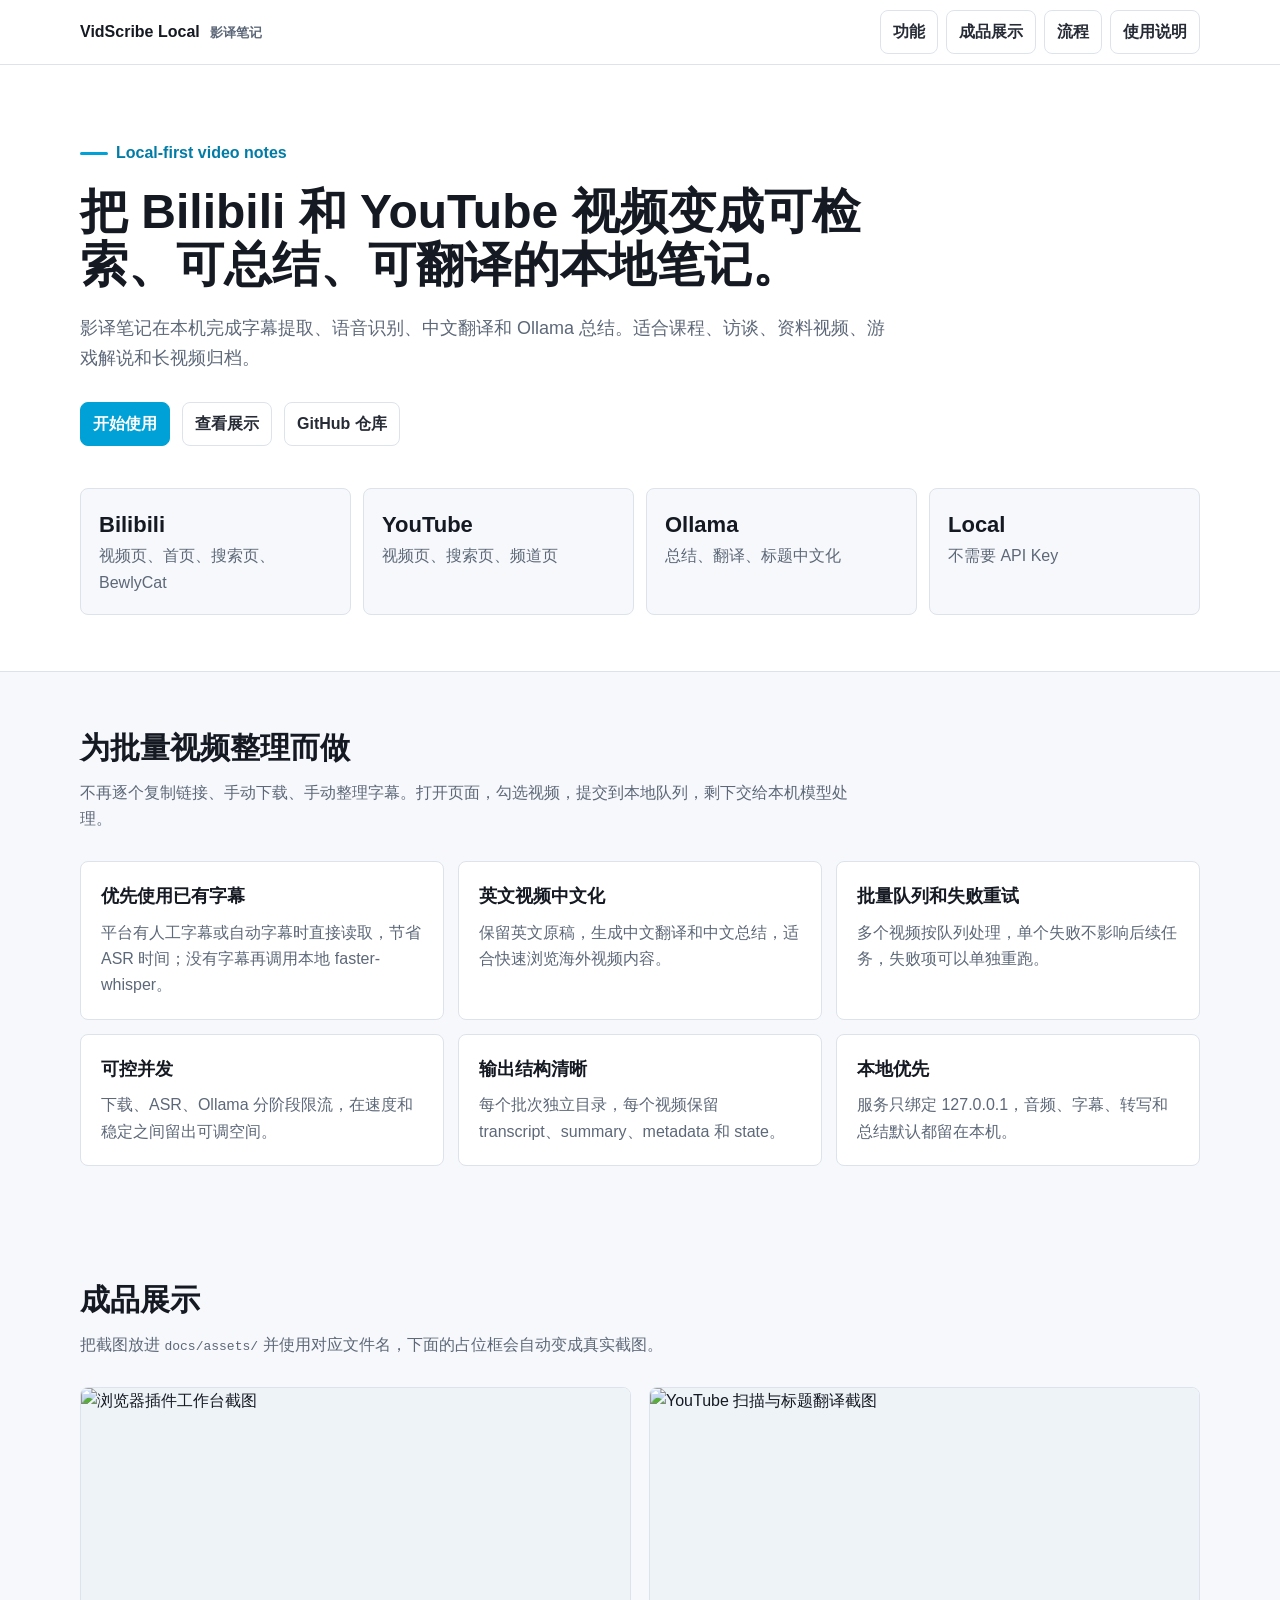
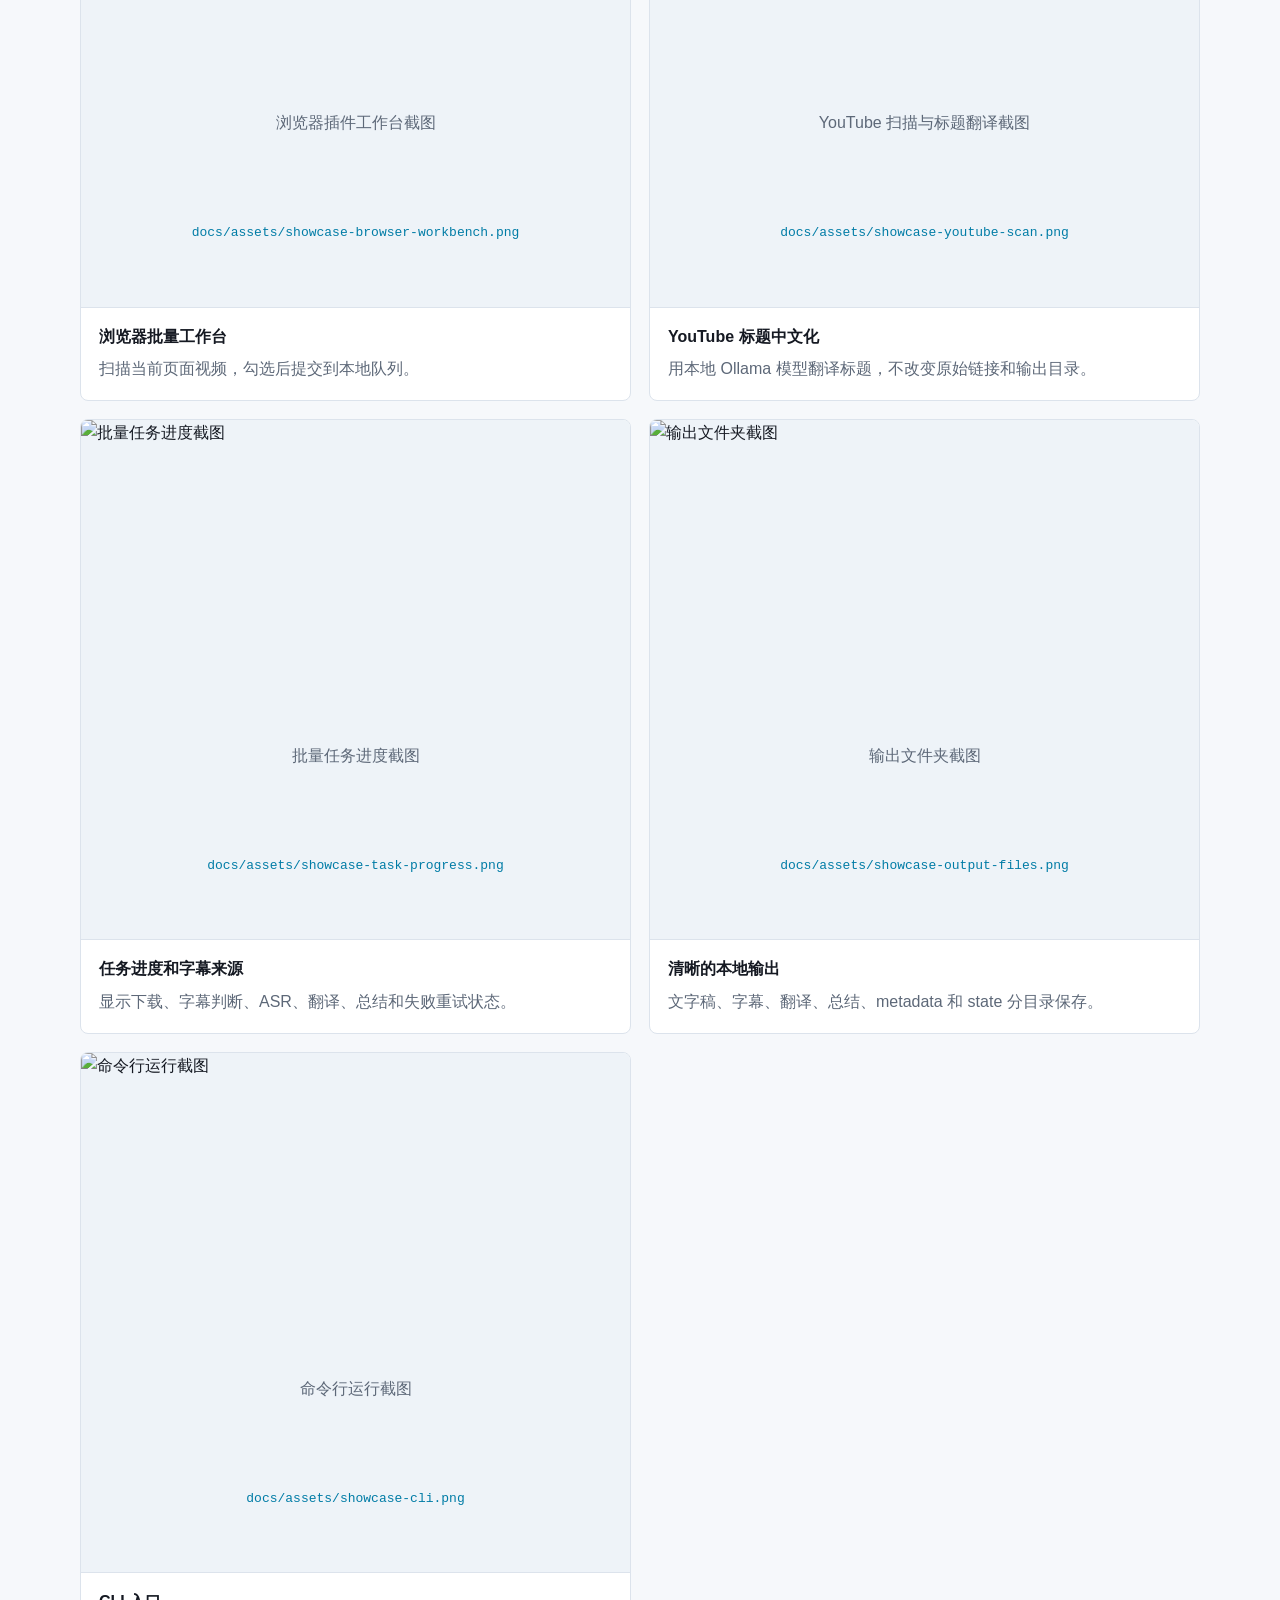
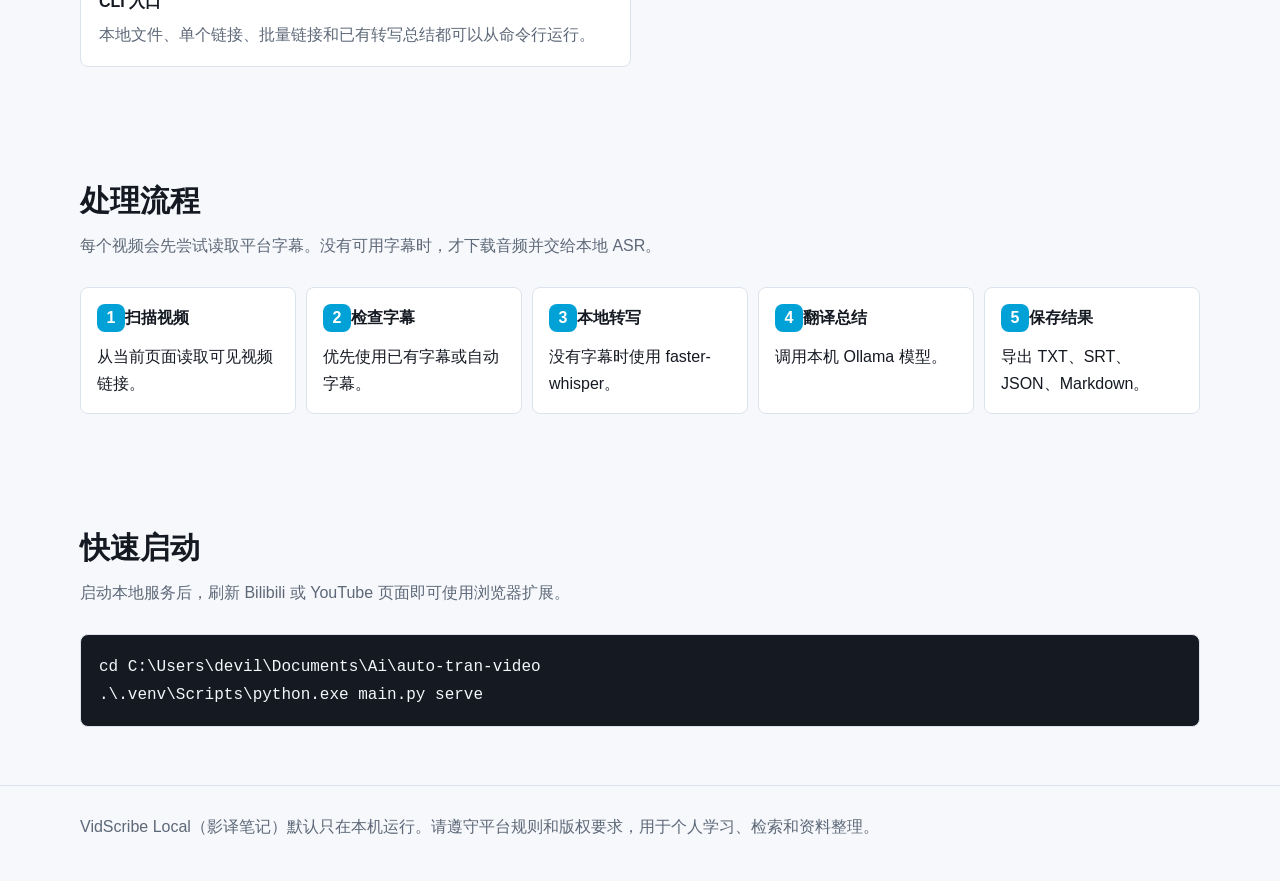
==== docs/index.html @ 67868d0a "Add project landing page" ====
<!doctype html>
<html lang="zh-CN">
  <head>
    <meta charset="utf-8">
    <meta name="viewport" content="width=device-width, initial-scale=1">
    <title>VidScribe Local（影译笔记）</title>
    <meta
      name="description"
      content="VidScribe Local（影译笔记）：本地运行的 Bilibili / YouTube 批量转写、字幕提取、翻译和 Ollama 总结助手。"
    >
    <style>
      :root {
        --bg: #f6f8fb;
        --panel: #ffffff;
        --text: #151922;
        --muted: #5d6878;
        --line: #dce3ec;
        --accent: #00a1d6;
        --accent-strong: #007ca6;
        --green: #1d9b6c;
        --yellow: #f3b51b;
        --ink: #262b35;
      }

      * {
        box-sizing: border-box;
      }

      html {
        scroll-behavior: smooth;
      }

      body {
        margin: 0;
        background: var(--bg);
        color: var(--text);
        font-family: "Microsoft YaHei", "PingFang SC", "Segoe UI", Arial, sans-serif;
        line-height: 1.65;
      }

      a {
        color: inherit;
        text-decoration: none;
      }

      .page {
        min-height: 100vh;
      }

      .nav {
        position: sticky;
        top: 0;
        z-index: 20;
        border-bottom: 1px solid var(--line);
        background: rgba(255, 255, 255, 0.96);
        backdrop-filter: blur(10px);
      }

      .nav-inner,
      .section-inner {
        width: min(1120px, calc(100% - 32px));
        margin: 0 auto;
      }

      .nav-inner {
        display: flex;
        align-items: center;
        justify-content: space-between;
        min-height: 64px;
        gap: 16px;
      }

      .brand {
        display: flex;
        align-items: baseline;
        gap: 10px;
        font-weight: 800;
      }

      .brand small {
        color: var(--muted);
        font-weight: 600;
      }

      .nav-links {
        display: flex;
        align-items: center;
        gap: 8px;
        flex-wrap: wrap;
      }

      .nav-links a,
      .button {
        border: 1px solid var(--line);
        border-radius: 8px;
        padding: 8px 12px;
        background: var(--panel);
        color: var(--ink);
        font-weight: 700;
      }

      .nav-links a:hover,
      .button:hover {
        border-color: var(--accent);
        color: var(--accent-strong);
      }

      .hero {
        background: var(--panel);
        border-bottom: 1px solid var(--line);
      }

      .hero .section-inner {
        padding: 72px 0 56px;
      }

      .eyebrow {
        display: inline-flex;
        align-items: center;
        gap: 8px;
        color: var(--accent-strong);
        font-weight: 800;
        margin-bottom: 18px;
      }

      .eyebrow::before {
        content: "";
        width: 28px;
        height: 3px;
        border-radius: 2px;
        background: var(--accent);
      }

      h1 {
        max-width: 820px;
        margin: 0;
        font-size: 48px;
        line-height: 1.12;
        letter-spacing: 0;
      }

      .lead {
        max-width: 820px;
        margin: 22px 0 0;
        color: var(--muted);
        font-size: 18px;
      }

      .actions {
        display: flex;
        gap: 12px;
        flex-wrap: wrap;
        margin-top: 28px;
      }

      .button.primary {
        border-color: var(--accent);
        background: var(--accent);
        color: #ffffff;
      }

      .stats {
        display: grid;
        grid-template-columns: repeat(4, minmax(0, 1fr));
        gap: 12px;
        margin-top: 42px;
      }

      .stat {
        border: 1px solid var(--line);
        border-radius: 8px;
        padding: 18px;
        background: var(--bg);
      }

      .stat strong {
        display: block;
        font-size: 22px;
      }

      .stat span {
        color: var(--muted);
      }

      section {
        padding: 58px 0;
      }

      h2 {
        margin: 0 0 14px;
        font-size: 30px;
        line-height: 1.2;
        letter-spacing: 0;
      }

      .section-note {
        max-width: 780px;
        margin: 0 0 28px;
        color: var(--muted);
      }

      .feature-grid {
        display: grid;
        grid-template-columns: repeat(3, minmax(0, 1fr));
        gap: 14px;
      }

      .feature {
        border: 1px solid var(--line);
        border-radius: 8px;
        background: var(--panel);
        padding: 20px;
      }

      .feature b {
        display: block;
        margin-bottom: 8px;
        font-size: 18px;
      }

      .feature p {
        margin: 0;
        color: var(--muted);
      }

      .showcase-grid {
        display: grid;
        grid-template-columns: repeat(2, minmax(0, 1fr));
        gap: 18px;
      }

      .showcase-card {
        margin: 0;
        border: 1px solid var(--line);
        border-radius: 8px;
        background: var(--panel);
        overflow: hidden;
      }

      .shot {
        position: relative;
        min-height: 260px;
        background: #eef3f8;
      }

      .shot img {
        display: block;
        width: 100%;
        height: 100%;
        min-height: 260px;
        object-fit: cover;
      }

      .shot-placeholder {
        display: grid;
        place-items: center;
        min-height: 260px;
        padding: 24px;
        color: var(--muted);
        text-align: center;
        border-bottom: 1px solid var(--line);
      }

      .shot-placeholder code {
        display: block;
        margin-top: 8px;
        color: var(--accent-strong);
        word-break: break-all;
      }

      figcaption {
        padding: 16px 18px 18px;
      }

      figcaption b {
        display: block;
        margin-bottom: 6px;
      }

      figcaption span {
        color: var(--muted);
      }

      .workflow {
        display: grid;
        grid-template-columns: repeat(5, minmax(0, 1fr));
        gap: 10px;
      }

      .step {
        border: 1px solid var(--line);
        border-radius: 8px;
        background: var(--panel);
        padding: 16px;
      }

      .step em {
        display: inline-block;
        min-width: 28px;
        height: 28px;
        line-height: 28px;
        border-radius: 8px;
        background: var(--accent);
        color: #ffffff;
        text-align: center;
        font-style: normal;
        font-weight: 800;
        margin-bottom: 12px;
      }

      .code-panel {
        border: 1px solid var(--line);
        border-radius: 8px;
        background: #151922;
        color: #f3f7fb;
        padding: 18px;
        overflow-x: auto;
      }

      .code-panel code {
        white-space: pre;
        font-family: Consolas, "SFMono-Regular", Menlo, monospace;
      }

      .footer {
        padding: 28px 0 42px;
        border-top: 1px solid var(--line);
        color: var(--muted);
      }

      @media (max-width: 860px) {
        h1 {
          font-size: 36px;
        }

        .stats,
        .feature-grid,
        .showcase-grid,
        .workflow {
          grid-template-columns: 1fr;
        }

        .nav-inner {
          align-items: flex-start;
          flex-direction: column;
          padding: 12px 0;
        }
      }
    </style>
  </head>
  <body>
    <main class="page">
      <nav class="nav">
        <div class="nav-inner">
          <a class="brand" href="#top">
            <span>VidScribe Local</span>
            <small>影译笔记</small>
          </a>
          <div class="nav-links">
            <a href="#features">功能</a>
            <a href="#showcase">成品展示</a>
            <a href="#workflow">流程</a>
            <a href="./USAGE.md">使用说明</a>
          </div>
        </div>
      </nav>

      <header class="hero" id="top">
        <div class="section-inner">
          <div class="eyebrow">Local-first video notes</div>
          <h1>把 Bilibili 和 YouTube 视频变成可检索、可总结、可翻译的本地笔记。</h1>
          <p class="lead">
            影译笔记在本机完成字幕提取、语音识别、中文翻译和 Ollama 总结。适合课程、访谈、资料视频、游戏解说和长视频归档。
          </p>
          <div class="actions">
            <a class="button primary" href="./USAGE.md">开始使用</a>
            <a class="button" href="#showcase">查看展示</a>
            <a class="button" href="https://github.com/dexfas/dexfas-vault">GitHub 仓库</a>
          </div>
          <div class="stats" aria-label="项目能力">
            <div class="stat"><strong>Bilibili</strong><span>视频页、首页、搜索页、BewlyCat</span></div>
            <div class="stat"><strong>YouTube</strong><span>视频页、搜索页、频道页</span></div>
            <div class="stat"><strong>Ollama</strong><span>总结、翻译、标题中文化</span></div>
            <div class="stat"><strong>Local</strong><span>不需要 API Key</span></div>
          </div>
        </div>
      </header>

      <section id="features">
        <div class="section-inner">
          <h2>为批量视频整理而做</h2>
          <p class="section-note">
            不再逐个复制链接、手动下载、手动整理字幕。打开页面，勾选视频，提交到本地队列，剩下交给本机模型处理。
          </p>
          <div class="feature-grid">
            <div class="feature">
              <b>优先使用已有字幕</b>
              <p>平台有人工字幕或自动字幕时直接读取，节省 ASR 时间；没有字幕再调用本地 faster-whisper。</p>
            </div>
            <div class="feature">
              <b>英文视频中文化</b>
              <p>保留英文原稿，生成中文翻译和中文总结，适合快速浏览海外视频内容。</p>
            </div>
            <div class="feature">
              <b>批量队列和失败重试</b>
              <p>多个视频按队列处理，单个失败不影响后续任务，失败项可以单独重跑。</p>
            </div>
            <div class="feature">
              <b>可控并发</b>
              <p>下载、ASR、Ollama 分阶段限流，在速度和稳定之间留出可调空间。</p>
            </div>
            <div class="feature">
              <b>输出结构清晰</b>
              <p>每个批次独立目录，每个视频保留 transcript、summary、metadata 和 state。</p>
            </div>
            <div class="feature">
              <b>本地优先</b>
              <p>服务只绑定 127.0.0.1，音频、字幕、转写和总结默认都留在本机。</p>
            </div>
          </div>
        </div>
      </section>

      <section id="showcase">
        <div class="section-inner">
          <h2>成品展示</h2>
          <p class="section-note">
            把截图放进 <code>docs/assets/</code> 并使用对应文件名，下面的占位框会自动变成真实截图。
          </p>
          <div class="showcase-grid">
            <figure class="showcase-card">
              <div class="shot">
                <img src="./assets/showcase-browser-workbench.png" alt="浏览器插件工作台截图" onerror="this.hidden=true; this.nextElementSibling.hidden=false">
                <div class="shot-placeholder" hidden>
                  浏览器插件工作台截图
                  <code>docs/assets/showcase-browser-workbench.png</code>
                </div>
              </div>
              <figcaption>
                <b>浏览器批量工作台</b>
                <span>扫描当前页面视频，勾选后提交到本地队列。</span>
              </figcaption>
            </figure>

            <figure class="showcase-card">
              <div class="shot">
                <img src="./assets/showcase-youtube-scan.png" alt="YouTube 扫描与标题翻译截图" onerror="this.hidden=true; this.nextElementSibling.hidden=false">
                <div class="shot-placeholder" hidden>
                  YouTube 扫描与标题翻译截图
                  <code>docs/assets/showcase-youtube-scan.png</code>
                </div>
              </div>
              <figcaption>
                <b>YouTube 标题中文化</b>
                <span>用本地 Ollama 模型翻译标题，不改变原始链接和输出目录。</span>
              </figcaption>
            </figure>

            <figure class="showcase-card">
              <div class="shot">
                <img src="./assets/showcase-task-progress.png" alt="批量任务进度截图" onerror="this.hidden=true; this.nextElementSibling.hidden=false">
                <div class="shot-placeholder" hidden>
                  批量任务进度截图
                  <code>docs/assets/showcase-task-progress.png</code>
                </div>
              </div>
              <figcaption>
                <b>任务进度和字幕来源</b>
                <span>显示下载、字幕判断、ASR、翻译、总结和失败重试状态。</span>
              </figcaption>
            </figure>

            <figure class="showcase-card">
              <div class="shot">
                <img src="./assets/showcase-output-files.png" alt="输出文件夹截图" onerror="this.hidden=true; this.nextElementSibling.hidden=false">
                <div class="shot-placeholder" hidden>
                  输出文件夹截图
                  <code>docs/assets/showcase-output-files.png</code>
                </div>
              </div>
              <figcaption>
                <b>清晰的本地输出</b>
                <span>文字稿、字幕、翻译、总结、metadata 和 state 分目录保存。</span>
              </figcaption>
            </figure>

            <figure class="showcase-card">
              <div class="shot">
                <img src="./assets/showcase-cli.png" alt="命令行运行截图" onerror="this.hidden=true; this.nextElementSibling.hidden=false">
                <div class="shot-placeholder" hidden>
                  命令行运行截图
                  <code>docs/assets/showcase-cli.png</code>
                </div>
              </div>
              <figcaption>
                <b>CLI 入口</b>
                <span>本地文件、单个链接、批量链接和已有转写总结都可以从命令行运行。</span>
              </figcaption>
            </figure>
          </div>
        </div>
      </section>

      <section id="workflow">
        <div class="section-inner">
          <h2>处理流程</h2>
          <p class="section-note">
            每个视频会先尝试读取平台字幕。没有可用字幕时，才下载音频并交给本地 ASR。
          </p>
          <div class="workflow">
            <div class="step"><em>1</em><b>扫描视频</b><br>从当前页面读取可见视频链接。</div>
            <div class="step"><em>2</em><b>检查字幕</b><br>优先使用已有字幕或自动字幕。</div>
            <div class="step"><em>3</em><b>本地转写</b><br>没有字幕时使用 faster-whisper。</div>
            <div class="step"><em>4</em><b>翻译总结</b><br>调用本机 Ollama 模型。</div>
            <div class="step"><em>5</em><b>保存结果</b><br>导出 TXT、SRT、JSON、Markdown。</div>
          </div>
        </div>
      </section>

      <section id="start">
        <div class="section-inner">
          <h2>快速启动</h2>
          <p class="section-note">启动本地服务后，刷新 Bilibili 或 YouTube 页面即可使用浏览器扩展。</p>
          <div class="code-panel">
            <code>cd C:\Users\devil\Documents\Ai\auto-tran-video
.\.venv\Scripts\python.exe main.py serve</code>
          </div>
        </div>
      </section>

      <footer class="footer">
        <div class="section-inner">
          VidScribe Local（影译笔记）默认只在本机运行。请遵守平台规则和版权要求，用于个人学习、检索和资料整理。
        </div>
      </footer>
    </main>
  </body>
</html>
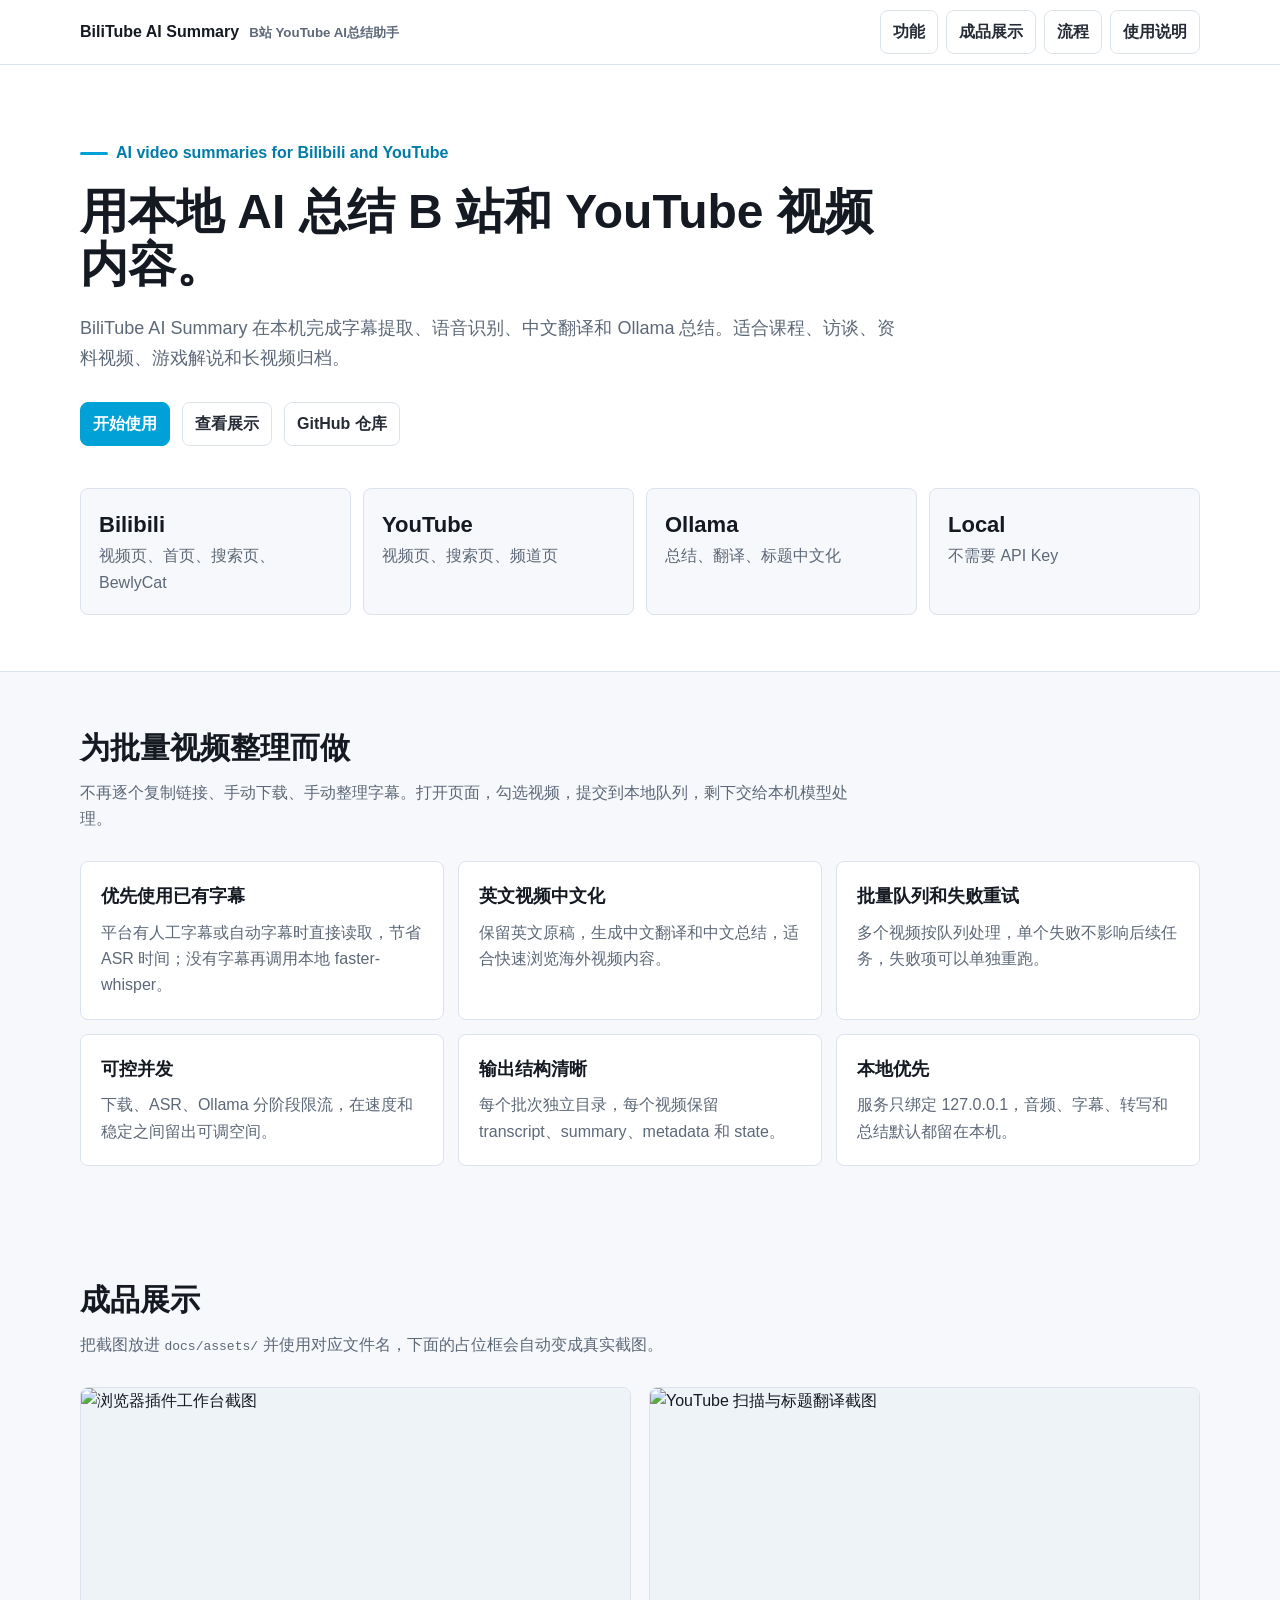
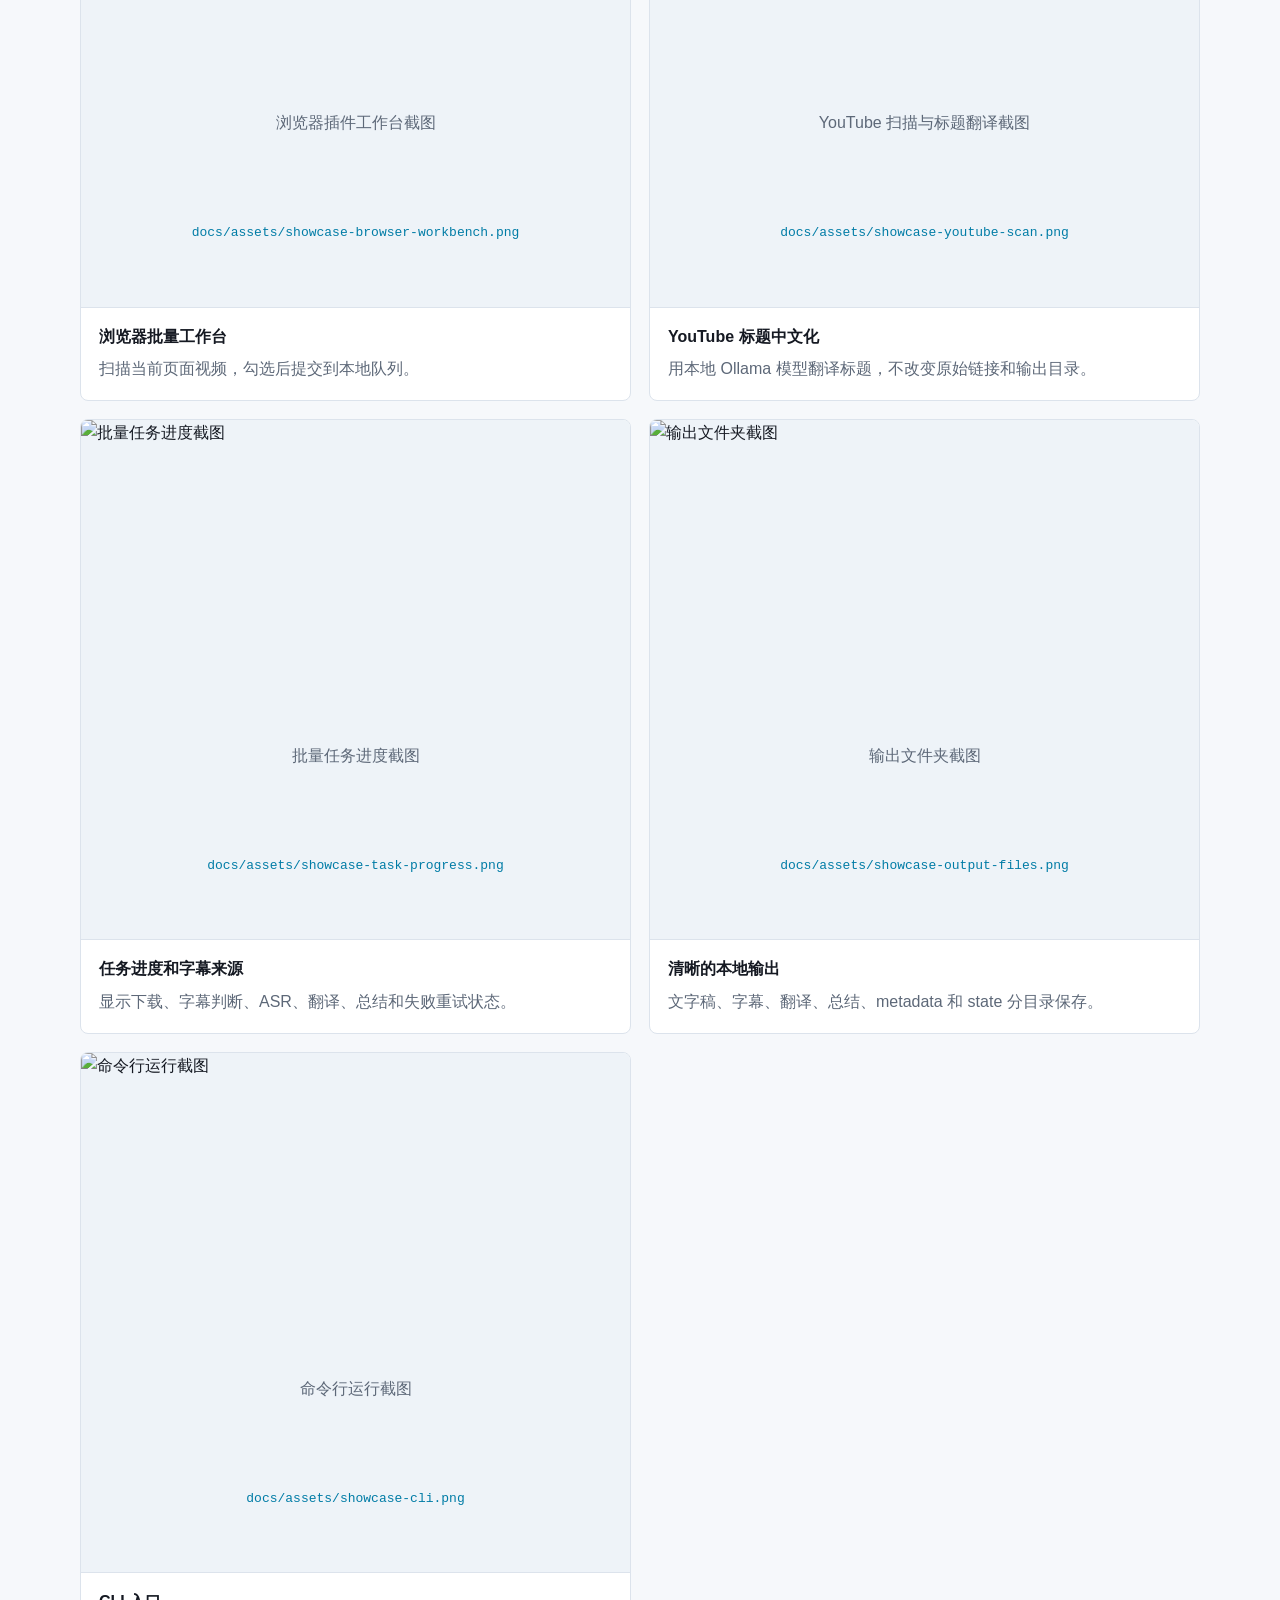
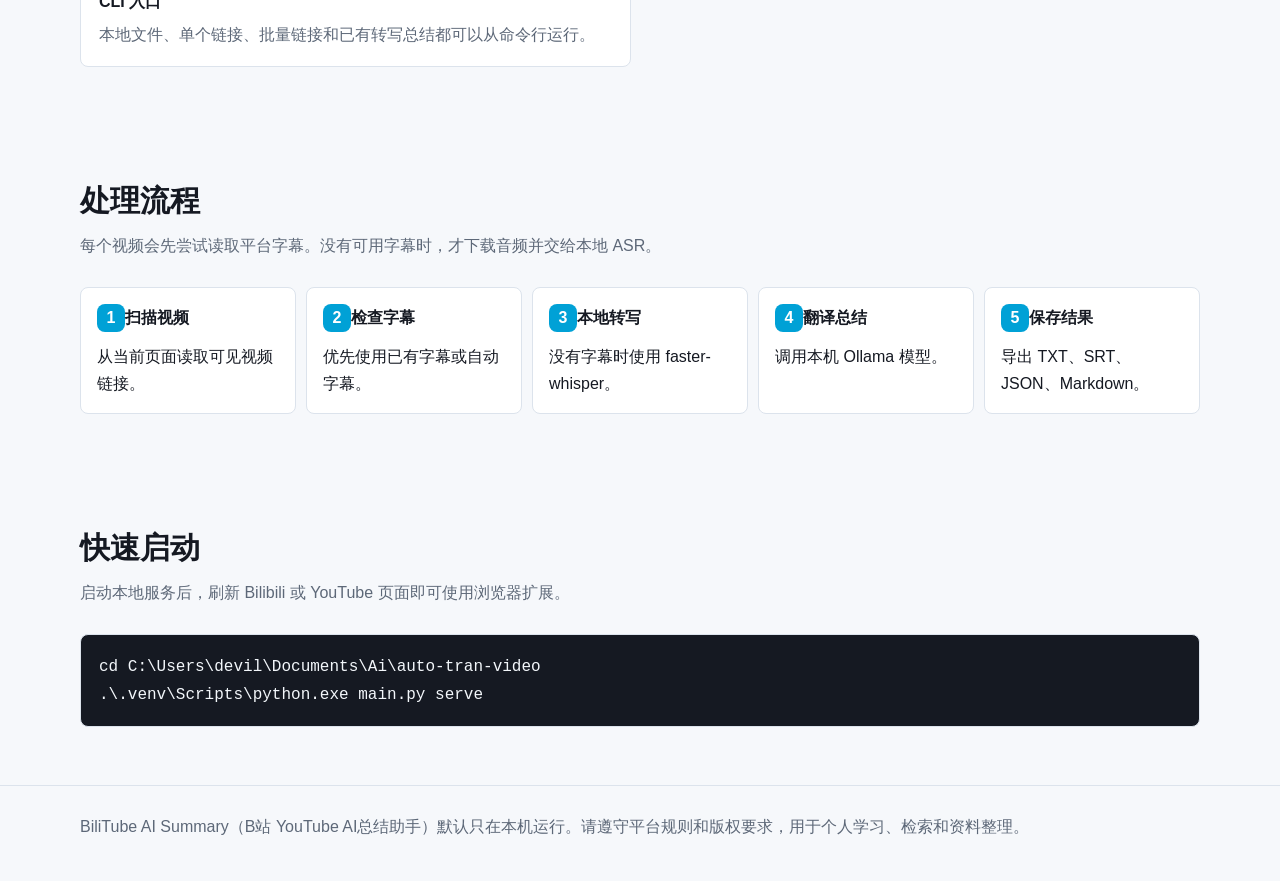
==== commit 04d918b3: "Rename project for AI video summaries" ====
--- a/docs/index.html
+++ b/docs/index.html
@@ -3,10 +3,10 @@
   <head>
     <meta charset="utf-8">
     <meta name="viewport" content="width=device-width, initial-scale=1">
-    <title>VidScribe Local（影译笔记）</title>
+    <title>BiliTube AI Summary（B站 YouTube AI总结助手）</title>
     <meta
       name="description"
-      content="VidScribe Local（影译笔记）：本地运行的 Bilibili / YouTube 批量转写、字幕提取、翻译和 Ollama 总结助手。"
+      content="BiliTube AI Summary（B站 YouTube AI总结助手）：本地运行的 Bilibili / YouTube 视频 AI 总结、字幕提取、批量转写和翻译助手。"
     >
     <style>
       :root {
@@ -353,8 +353,8 @@
       <nav class="nav">
         <div class="nav-inner">
           <a class="brand" href="#top">
-            <span>VidScribe Local</span>
-            <small>影译笔记</small>
+            <span>BiliTube AI Summary</span>
+            <small>B站 YouTube AI总结助手</small>
           </a>
           <div class="nav-links">
             <a href="#features">功能</a>
@@ -367,10 +367,10 @@
 
       <header class="hero" id="top">
         <div class="section-inner">
-          <div class="eyebrow">Local-first video notes</div>
-          <h1>把 Bilibili 和 YouTube 视频变成可检索、可总结、可翻译的本地笔记。</h1>
+          <div class="eyebrow">AI video summaries for Bilibili and YouTube</div>
+          <h1>用本地 AI 总结 B 站和 YouTube 视频内容。</h1>
           <p class="lead">
-            影译笔记在本机完成字幕提取、语音识别、中文翻译和 Ollama 总结。适合课程、访谈、资料视频、游戏解说和长视频归档。
+            BiliTube AI Summary 在本机完成字幕提取、语音识别、中文翻译和 Ollama 总结。适合课程、访谈、资料视频、游戏解说和长视频归档。
           </p>
           <div class="actions">
             <a class="button primary" href="./USAGE.md">开始使用</a>
@@ -530,7 +530,7 @@
 
       <footer class="footer">
         <div class="section-inner">
-          VidScribe Local（影译笔记）默认只在本机运行。请遵守平台规则和版权要求，用于个人学习、检索和资料整理。
+          BiliTube AI Summary（B站 YouTube AI总结助手）默认只在本机运行。请遵守平台规则和版权要求，用于个人学习、检索和资料整理。
         </div>
       </footer>
     </main>
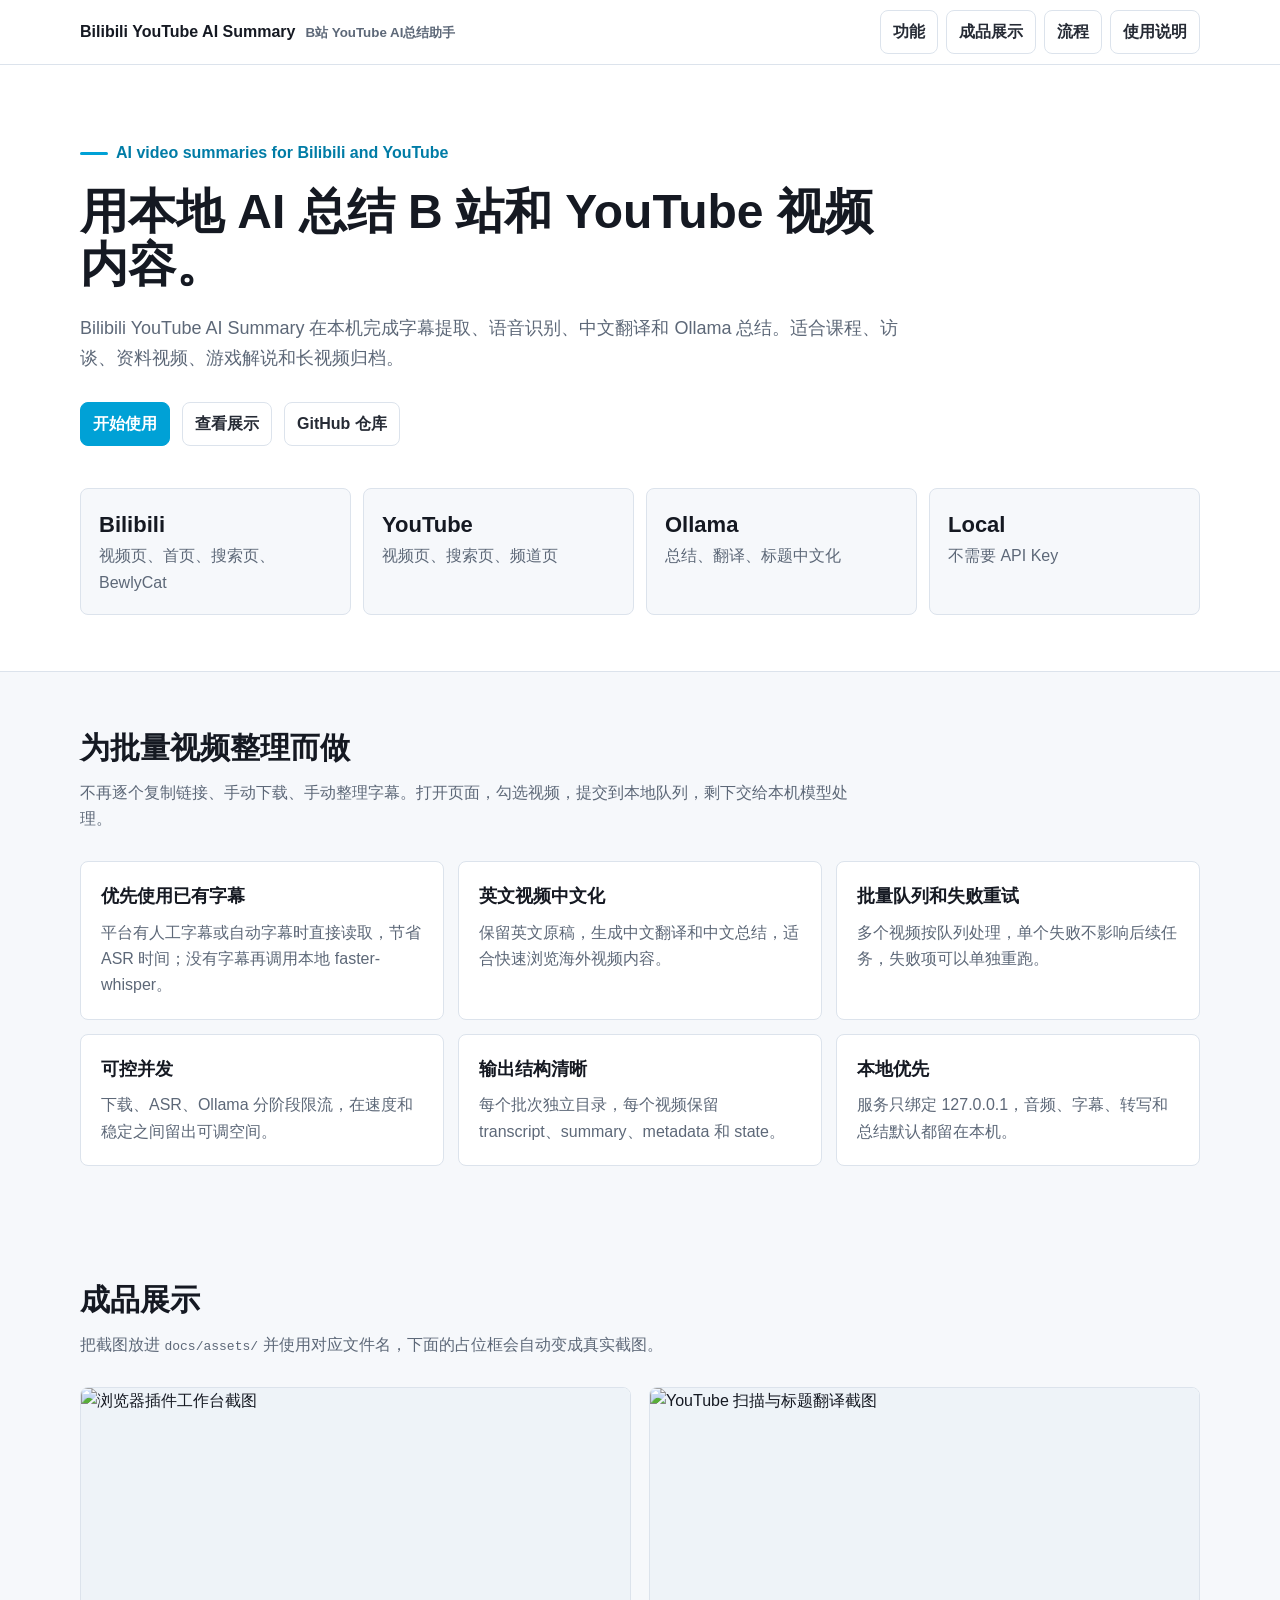
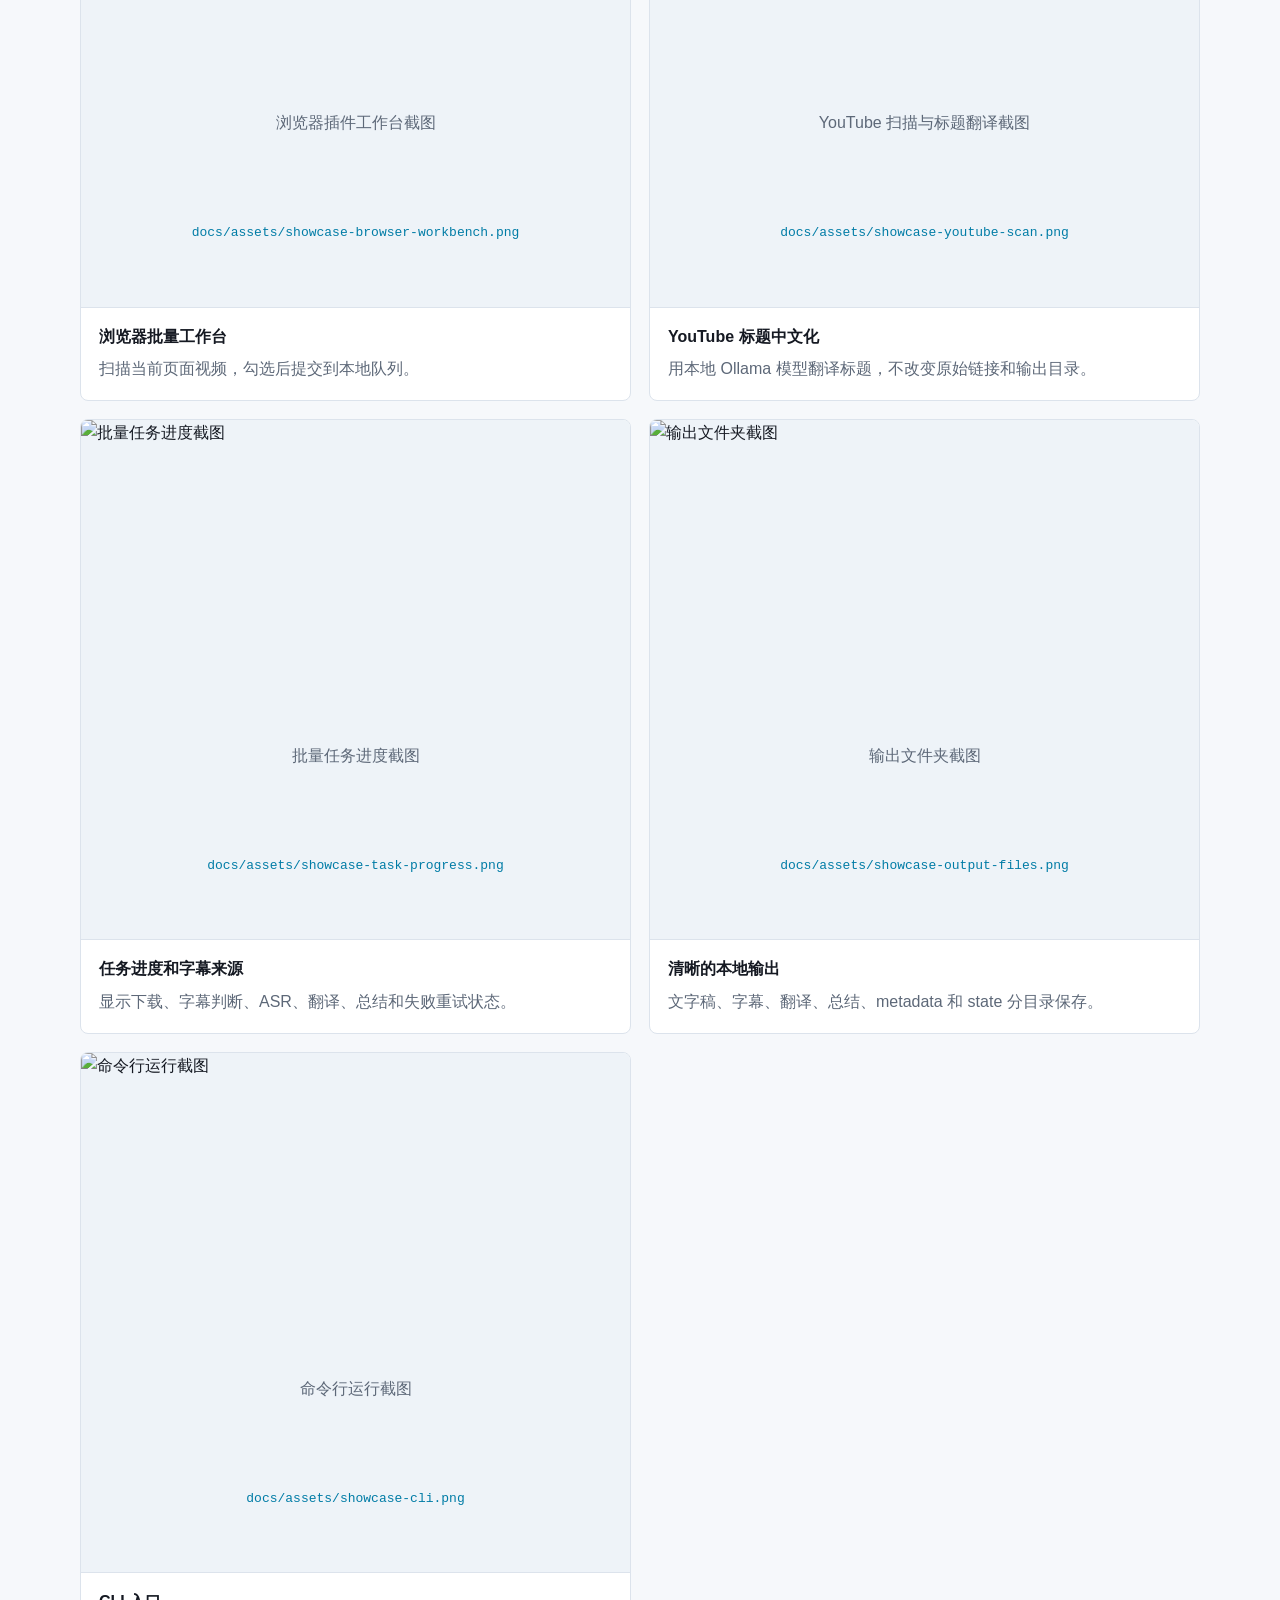
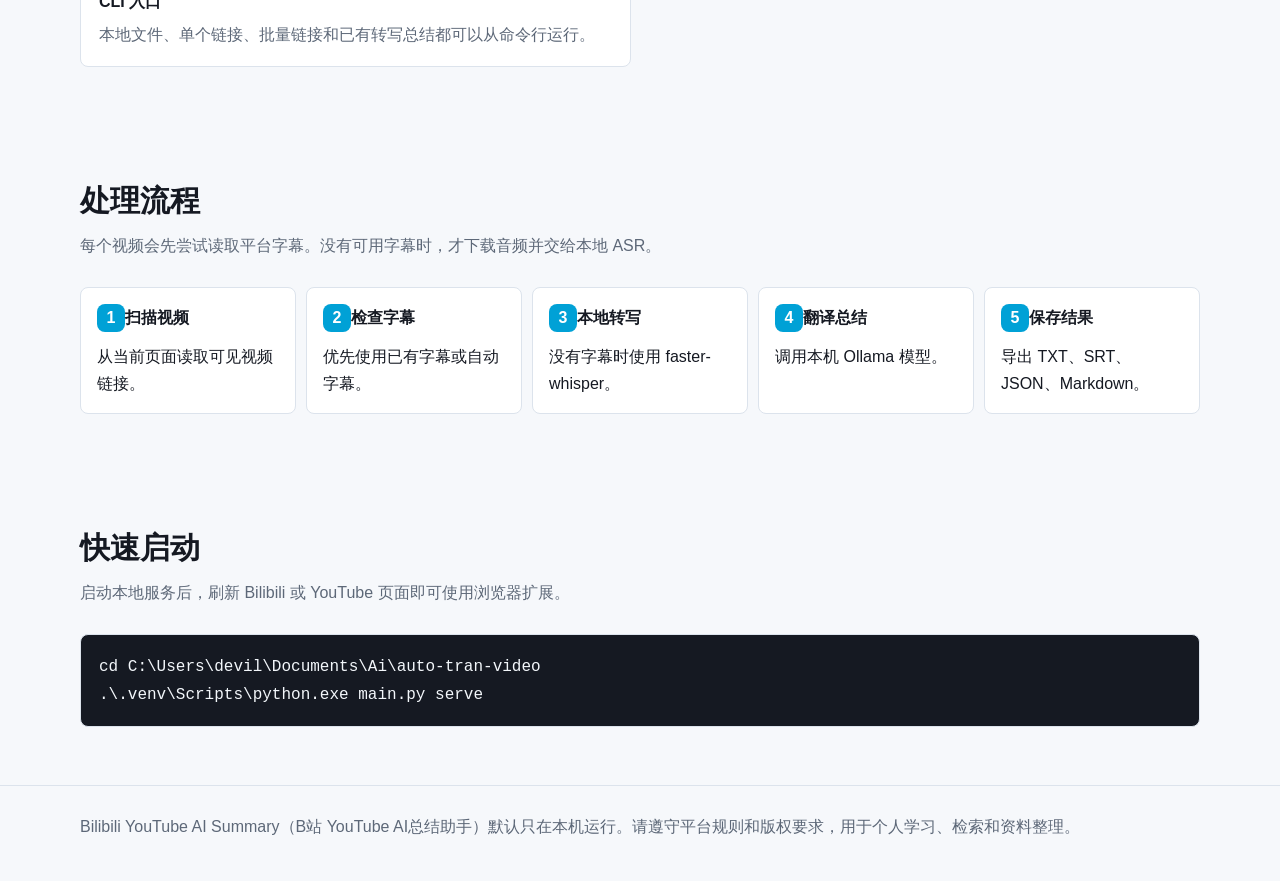
==== commit 540b2061: "Use searchable Bilibili YouTube AI Summary name" ====
--- a/docs/index.html
+++ b/docs/index.html
@@ -3,10 +3,10 @@
   <head>
     <meta charset="utf-8">
     <meta name="viewport" content="width=device-width, initial-scale=1">
-    <title>BiliTube AI Summary（B站 YouTube AI总结助手）</title>
+    <title>Bilibili YouTube AI Summary（B站 YouTube AI总结助手）</title>
     <meta
       name="description"
-      content="BiliTube AI Summary（B站 YouTube AI总结助手）：本地运行的 Bilibili / YouTube 视频 AI 总结、字幕提取、批量转写和翻译助手。"
+      content="Bilibili YouTube AI Summary（B站 YouTube AI总结助手）：本地运行的 Bilibili / YouTube 视频 AI 总结、字幕提取、批量转写和翻译助手。"
     >
     <style>
       :root {
@@ -353,7 +353,7 @@
       <nav class="nav">
         <div class="nav-inner">
           <a class="brand" href="#top">
-            <span>BiliTube AI Summary</span>
+            <span>Bilibili YouTube AI Summary</span>
             <small>B站 YouTube AI总结助手</small>
           </a>
           <div class="nav-links">
@@ -370,12 +370,12 @@
           <div class="eyebrow">AI video summaries for Bilibili and YouTube</div>
           <h1>用本地 AI 总结 B 站和 YouTube 视频内容。</h1>
           <p class="lead">
-            BiliTube AI Summary 在本机完成字幕提取、语音识别、中文翻译和 Ollama 总结。适合课程、访谈、资料视频、游戏解说和长视频归档。
+            Bilibili YouTube AI Summary 在本机完成字幕提取、语音识别、中文翻译和 Ollama 总结。适合课程、访谈、资料视频、游戏解说和长视频归档。
           </p>
           <div class="actions">
             <a class="button primary" href="./USAGE.md">开始使用</a>
             <a class="button" href="#showcase">查看展示</a>
-            <a class="button" href="https://github.com/dexfas/dexfas-vault">GitHub 仓库</a>
+            <a class="button" href="https://github.com/dexfas/bilibili-youtube-ai-summary">GitHub 仓库</a>
           </div>
           <div class="stats" aria-label="项目能力">
             <div class="stat"><strong>Bilibili</strong><span>视频页、首页、搜索页、BewlyCat</span></div>
@@ -530,7 +530,7 @@
 
       <footer class="footer">
         <div class="section-inner">
-          BiliTube AI Summary（B站 YouTube AI总结助手）默认只在本机运行。请遵守平台规则和版权要求，用于个人学习、检索和资料整理。
+          Bilibili YouTube AI Summary（B站 YouTube AI总结助手）默认只在本机运行。请遵守平台规则和版权要求，用于个人学习、检索和资料整理。
         </div>
       </footer>
     </main>
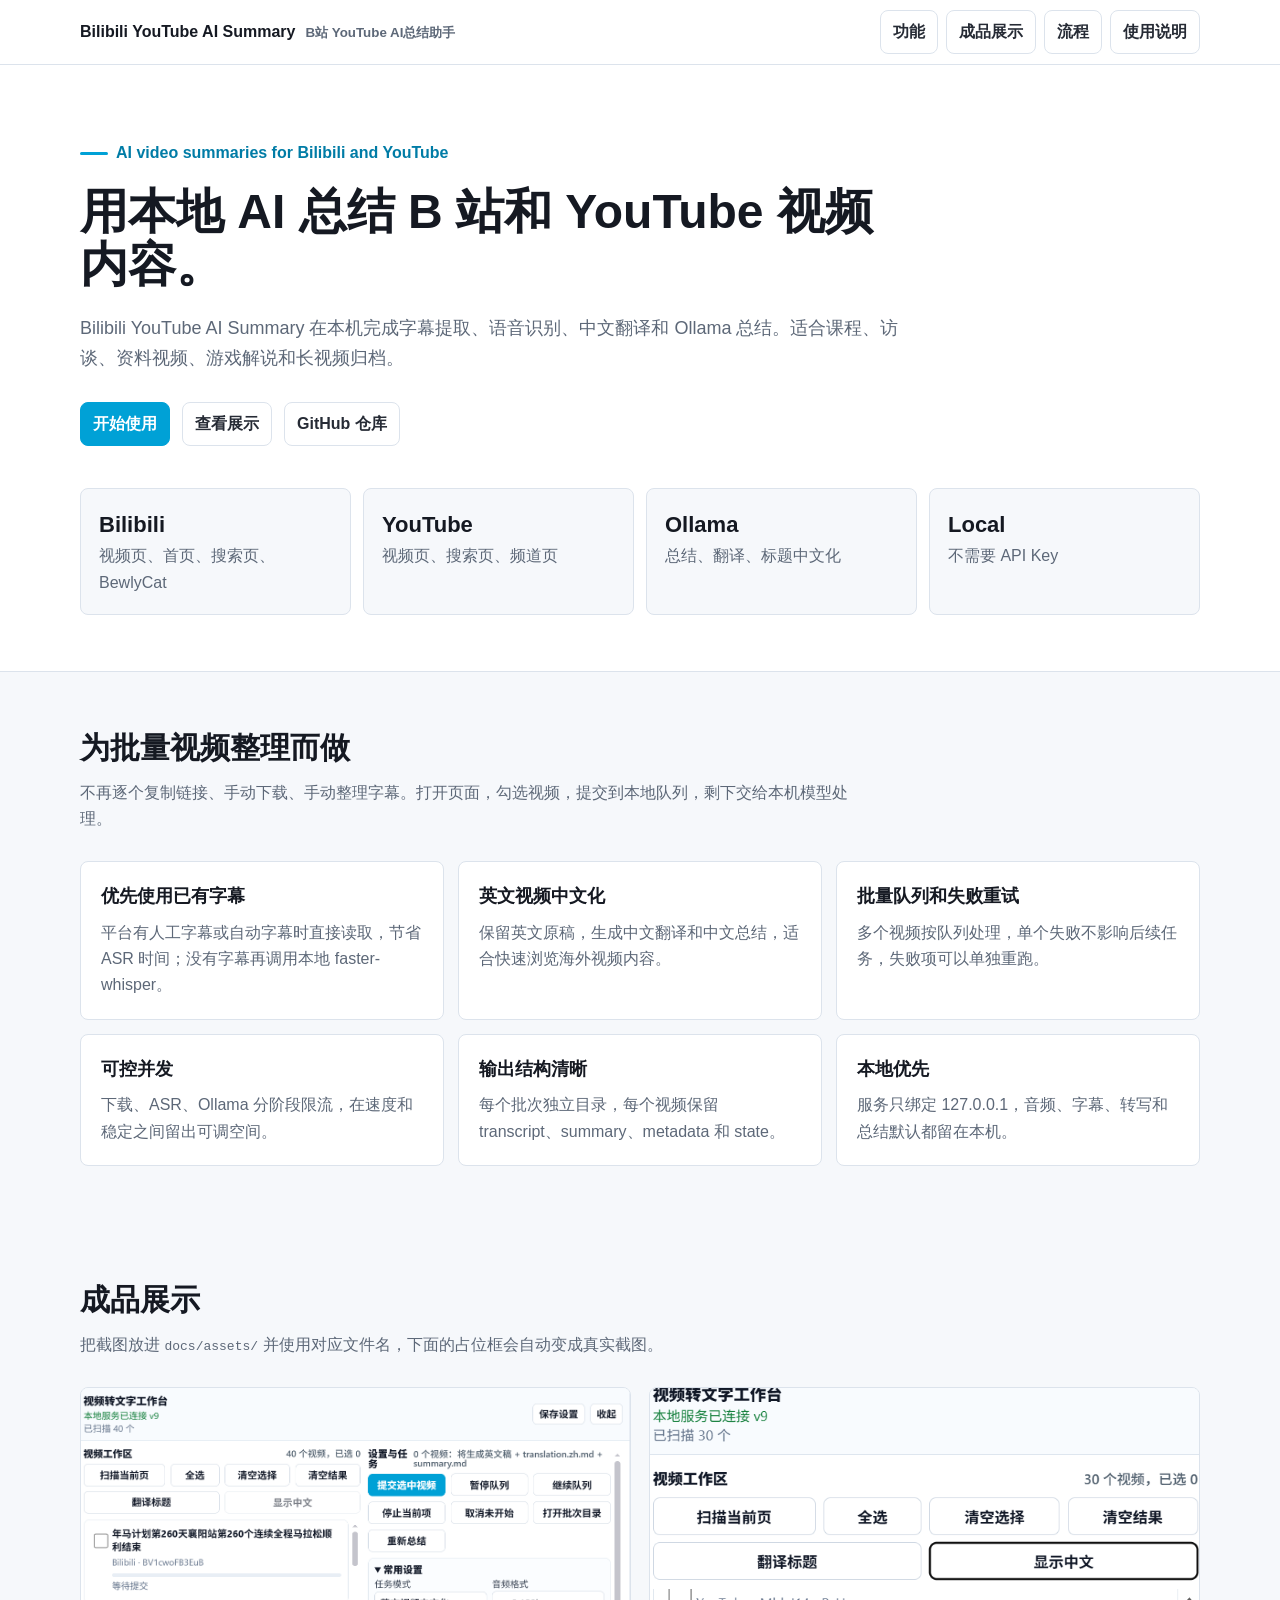
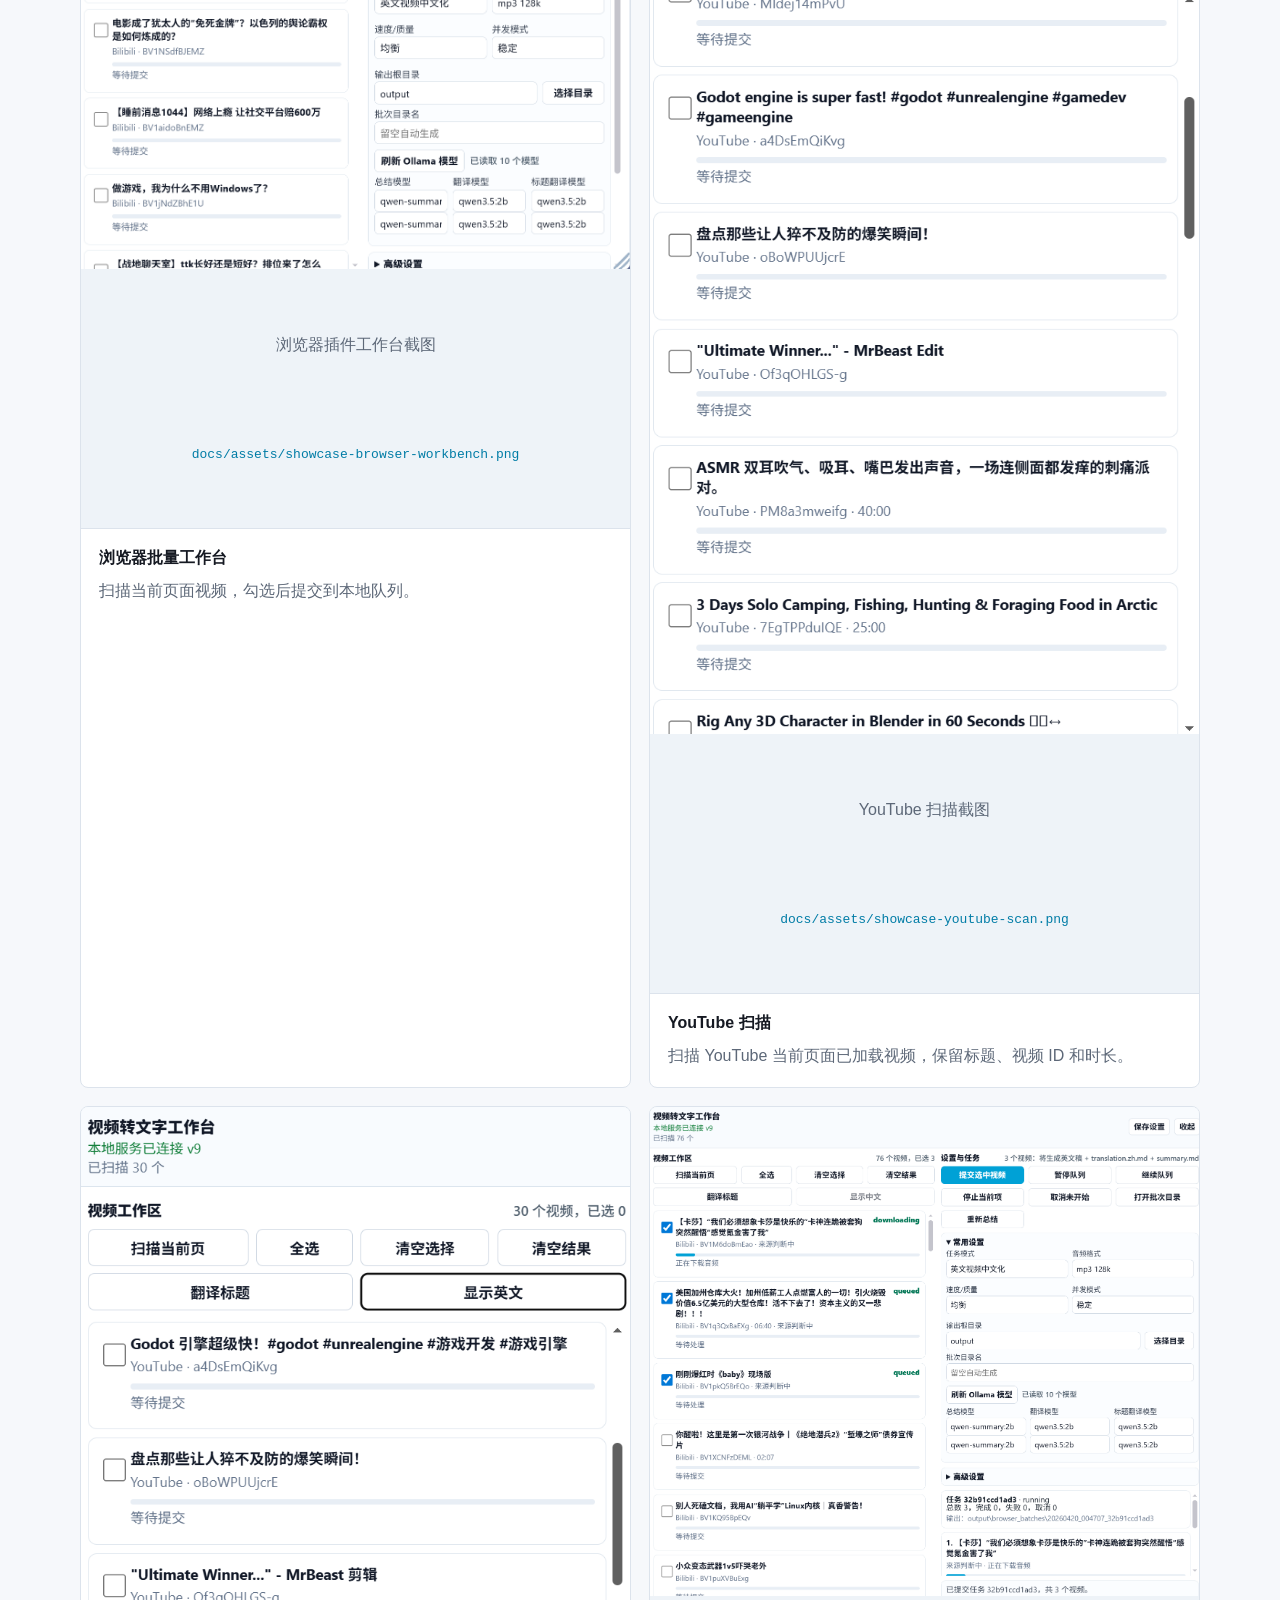
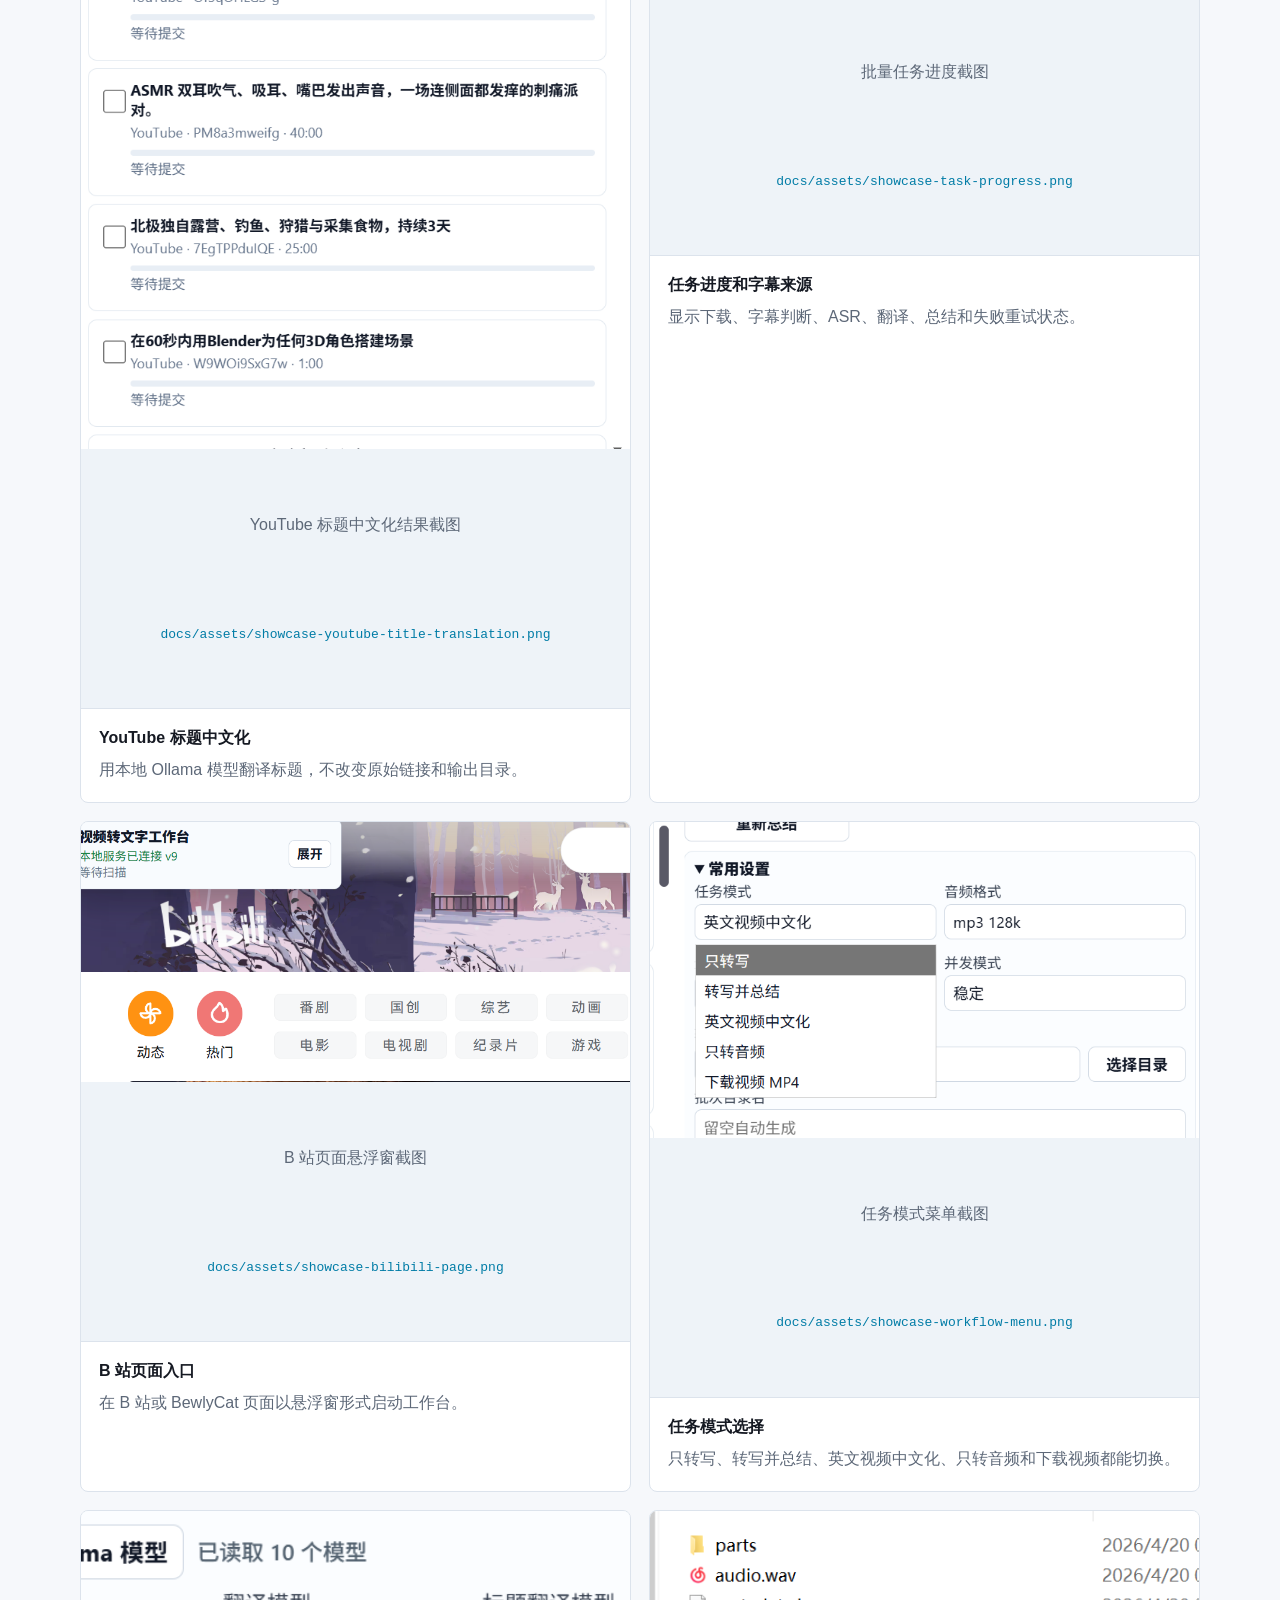
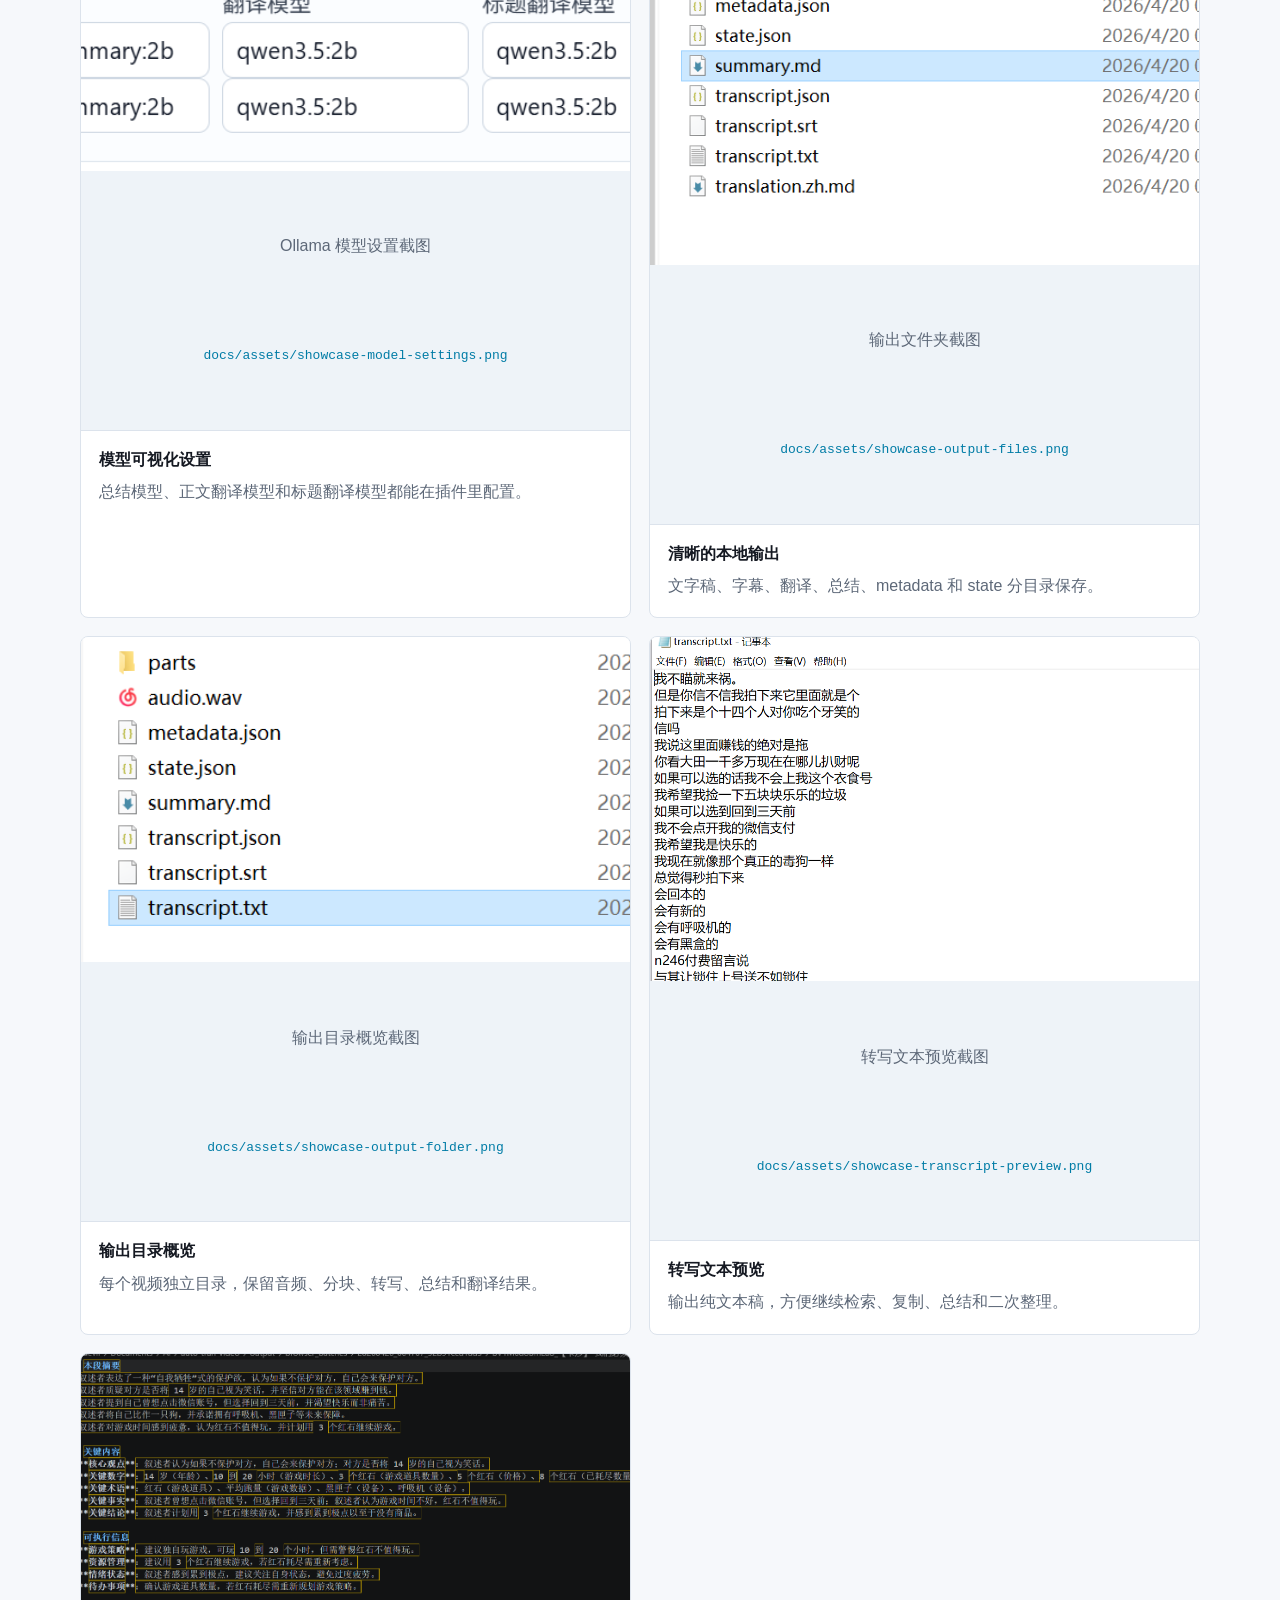
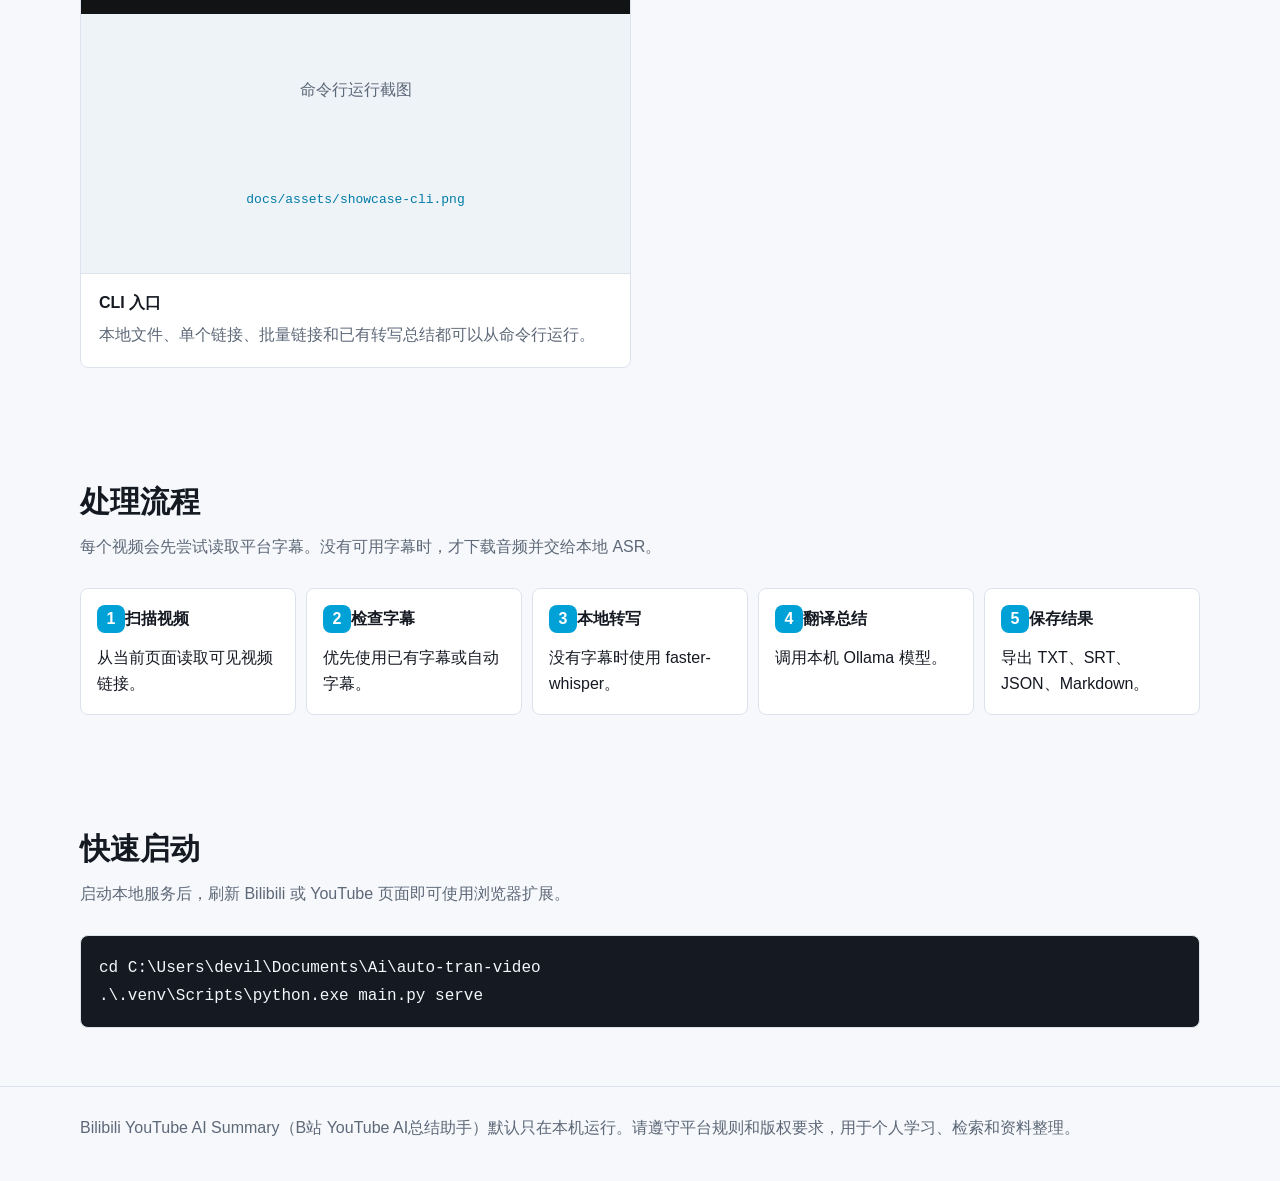
==== commit fd149ca2: "Add showcase screenshots" ====
--- a/docs/index.html
+++ b/docs/index.html
@@ -446,8 +446,22 @@
               <div class="shot">
                 <img src="./assets/showcase-youtube-scan.png" alt="YouTube 扫描与标题翻译截图" onerror="this.hidden=true; this.nextElementSibling.hidden=false">
                 <div class="shot-placeholder" hidden>
-                  YouTube 扫描与标题翻译截图
+                  YouTube 扫描截图
                   <code>docs/assets/showcase-youtube-scan.png</code>
+                </div>
+              </div>
+              <figcaption>
+                <b>YouTube 扫描</b>
+                <span>扫描 YouTube 当前页面已加载视频，保留标题、视频 ID 和时长。</span>
+              </figcaption>
+            </figure>
+
+            <figure class="showcase-card">
+              <div class="shot">
+                <img src="./assets/showcase-youtube-title-translation.png" alt="YouTube 标题中文化结果截图" onerror="this.hidden=true; this.nextElementSibling.hidden=false">
+                <div class="shot-placeholder" hidden>
+                  YouTube 标题中文化结果截图
+                  <code>docs/assets/showcase-youtube-title-translation.png</code>
                 </div>
               </div>
               <figcaption>
@@ -472,6 +486,48 @@
 
             <figure class="showcase-card">
               <div class="shot">
+                <img src="./assets/showcase-bilibili-page.png" alt="B 站页面悬浮窗截图" onerror="this.hidden=true; this.nextElementSibling.hidden=false">
+                <div class="shot-placeholder" hidden>
+                  B 站页面悬浮窗截图
+                  <code>docs/assets/showcase-bilibili-page.png</code>
+                </div>
+              </div>
+              <figcaption>
+                <b>B 站页面入口</b>
+                <span>在 B 站或 BewlyCat 页面以悬浮窗形式启动工作台。</span>
+              </figcaption>
+            </figure>
+
+            <figure class="showcase-card">
+              <div class="shot">
+                <img src="./assets/showcase-workflow-menu.png" alt="任务模式菜单截图" onerror="this.hidden=true; this.nextElementSibling.hidden=false">
+                <div class="shot-placeholder" hidden>
+                  任务模式菜单截图
+                  <code>docs/assets/showcase-workflow-menu.png</code>
+                </div>
+              </div>
+              <figcaption>
+                <b>任务模式选择</b>
+                <span>只转写、转写并总结、英文视频中文化、只转音频和下载视频都能切换。</span>
+              </figcaption>
+            </figure>
+
+            <figure class="showcase-card">
+              <div class="shot">
+                <img src="./assets/showcase-model-settings.png" alt="Ollama 模型设置截图" onerror="this.hidden=true; this.nextElementSibling.hidden=false">
+                <div class="shot-placeholder" hidden>
+                  Ollama 模型设置截图
+                  <code>docs/assets/showcase-model-settings.png</code>
+                </div>
+              </div>
+              <figcaption>
+                <b>模型可视化设置</b>
+                <span>总结模型、正文翻译模型和标题翻译模型都能在插件里配置。</span>
+              </figcaption>
+            </figure>
+
+            <figure class="showcase-card">
+              <div class="shot">
                 <img src="./assets/showcase-output-files.png" alt="输出文件夹截图" onerror="this.hidden=true; this.nextElementSibling.hidden=false">
                 <div class="shot-placeholder" hidden>
                   输出文件夹截图
@@ -481,6 +537,34 @@
               <figcaption>
                 <b>清晰的本地输出</b>
                 <span>文字稿、字幕、翻译、总结、metadata 和 state 分目录保存。</span>
+              </figcaption>
+            </figure>
+
+            <figure class="showcase-card">
+              <div class="shot">
+                <img src="./assets/showcase-output-folder.png" alt="输出目录概览截图" onerror="this.hidden=true; this.nextElementSibling.hidden=false">
+                <div class="shot-placeholder" hidden>
+                  输出目录概览截图
+                  <code>docs/assets/showcase-output-folder.png</code>
+                </div>
+              </div>
+              <figcaption>
+                <b>输出目录概览</b>
+                <span>每个视频独立目录，保留音频、分块、转写、总结和翻译结果。</span>
+              </figcaption>
+            </figure>
+
+            <figure class="showcase-card">
+              <div class="shot">
+                <img src="./assets/showcase-transcript-preview.png" alt="转写文本预览截图" onerror="this.hidden=true; this.nextElementSibling.hidden=false">
+                <div class="shot-placeholder" hidden>
+                  转写文本预览截图
+                  <code>docs/assets/showcase-transcript-preview.png</code>
+                </div>
+              </div>
+              <figcaption>
+                <b>转写文本预览</b>
+                <span>输出纯文本稿，方便继续检索、复制、总结和二次整理。</span>
               </figcaption>
             </figure>
 
